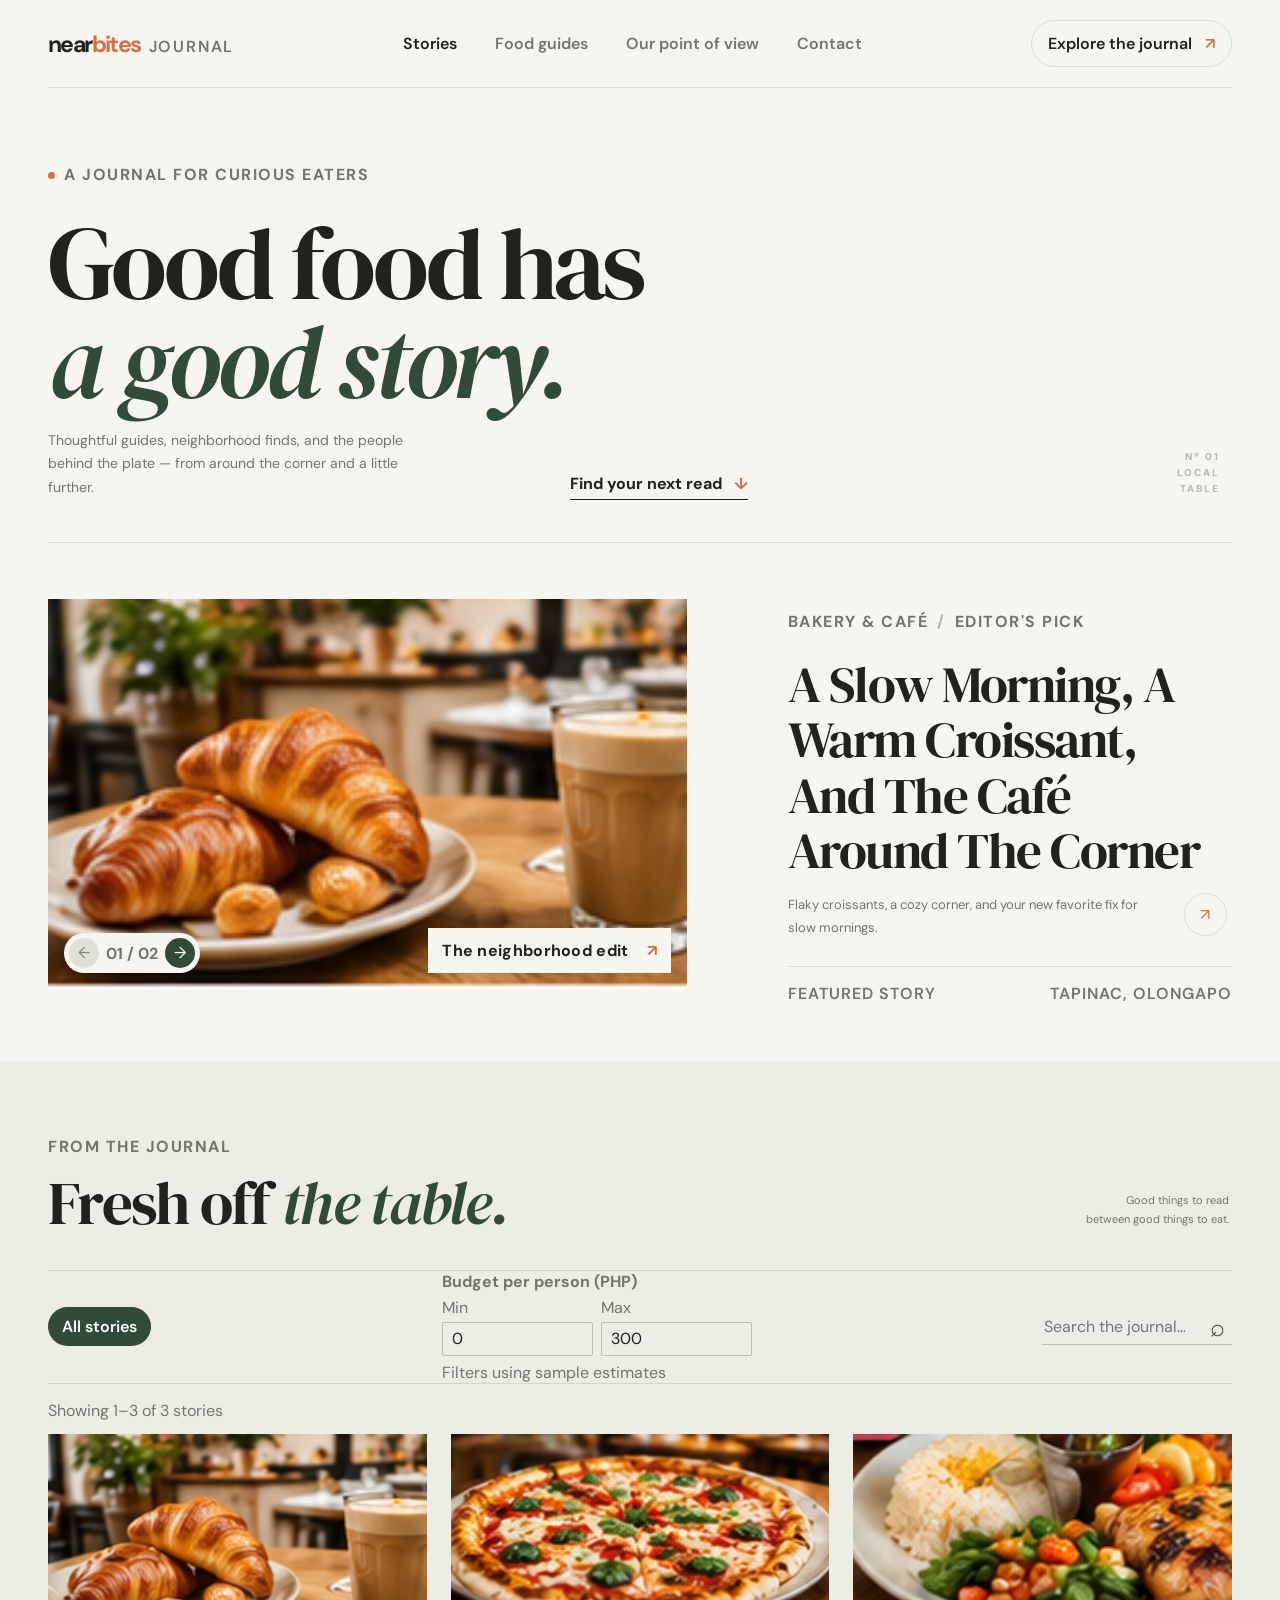
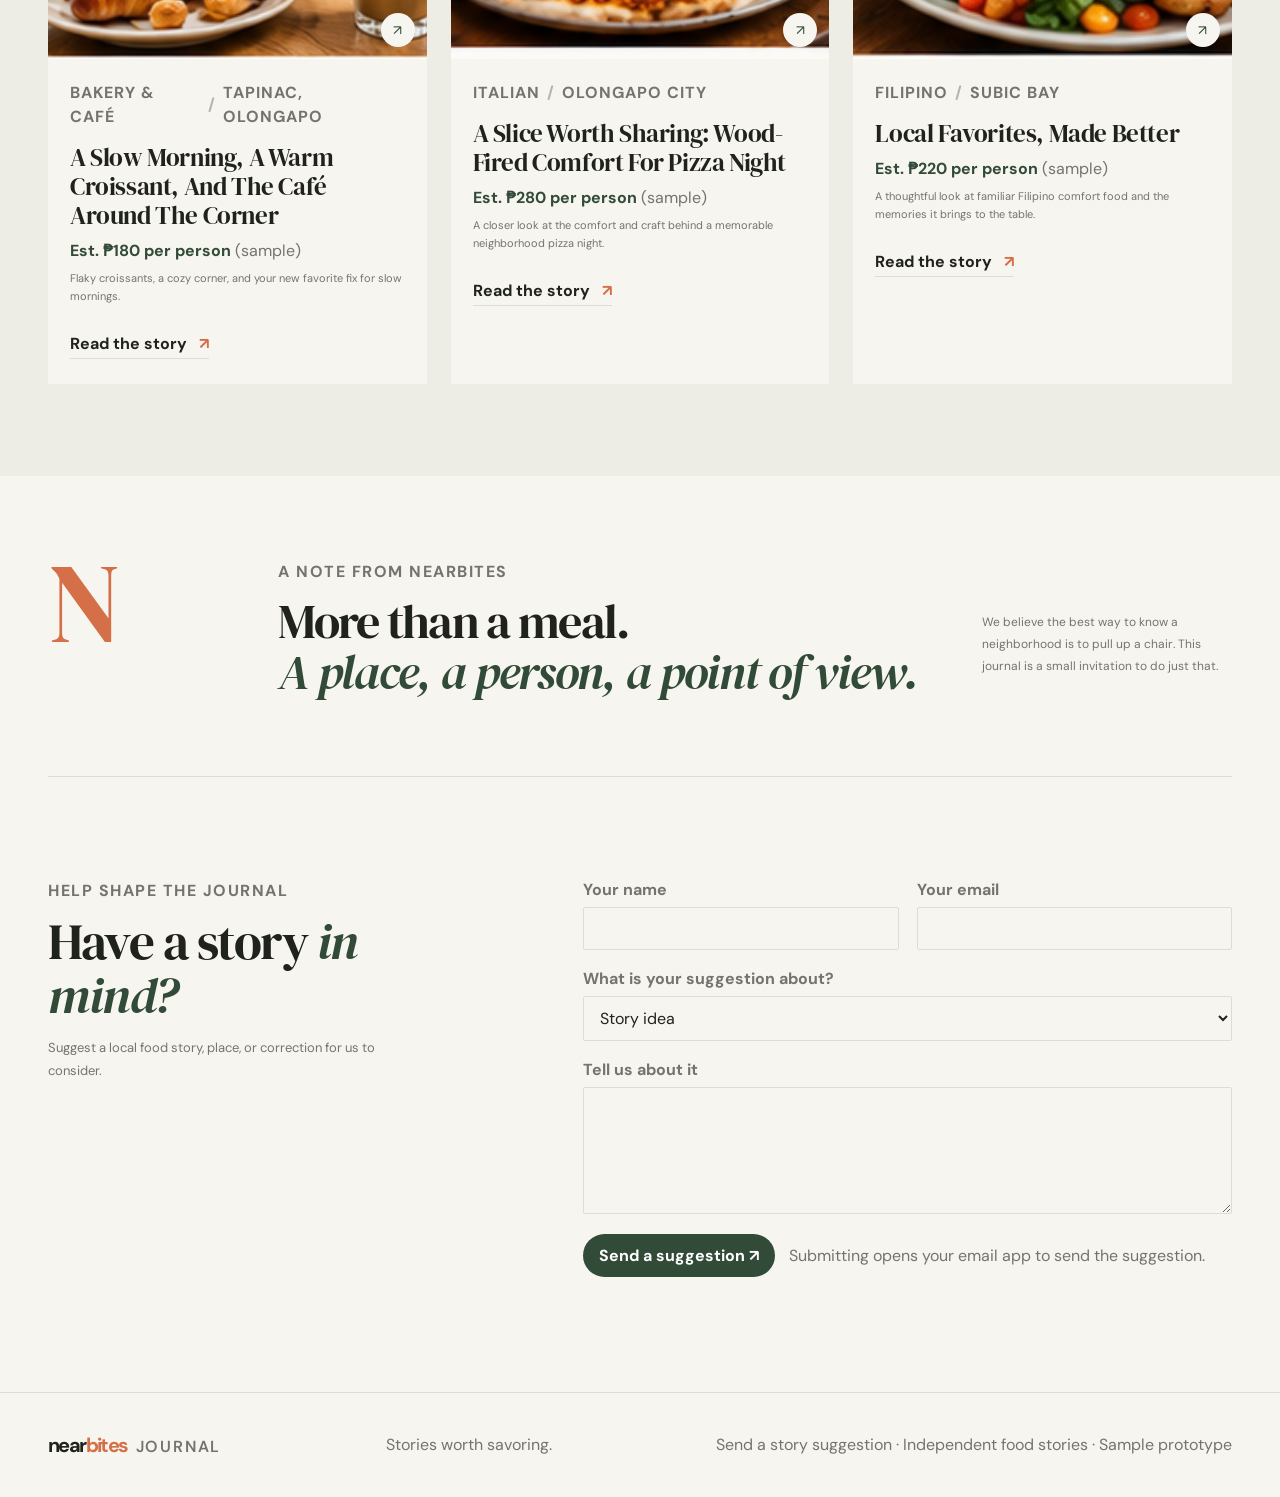
==== NearBites-Blog-Site/blog-prototype/index.html @ 2030cd67 "Add files via upload" ====
<!doctype html>
<html lang="en">
<head>
  <meta charset="utf-8">
  <meta name="viewport" content="width=device-width, initial-scale=1">
  <meta name="description" content="NearBites is a journal for curious eaters, with local food stories, guides, and neighborhood finds.">
  <title>NearBites Journal — Stories worth savoring</title>
  <link rel="stylesheet" href="styles.css">
  <script src="scripts/data.js" defer></script>
  <script src="scripts/gallery.js" defer></script>
  <script src="scripts/app.js" defer></script>
</head>
<body>
  <a class="skip-link" href="#main">Skip to stories</a>
  <header class="site-header">
    <a class="wordmark" href="index.html" aria-label="NearBites Journal home">near<span>bites</span><i>journal</i></a>
    <nav class="main-nav" aria-label="Main navigation">
      <a class="active" href="#latest">Stories</a>
      <a href="#guides">Food guides</a>
      <a href="#about">Our point of view</a>
      <a href="#contact">Contact</a>
    </nav>
    <a class="header-cta" href="#latest">Explore the journal <span aria-hidden="true">↗</span></a>
  </header>

  <main id="main">
    <section class="intro" aria-labelledby="intro-title">
      <p class="eyebrow"><span class="eyebrow-dot" aria-hidden="true"></span> A journal for curious eaters</p>
      <h1 id="intro-title">Good food has<br><em>a good story.</em></h1>
      <div class="intro-bottom">
        <p>Thoughtful guides, neighborhood finds, and the people behind the plate — from around the corner and a little further.</p>
        <a class="text-link" href="#latest">Find your next read <span aria-hidden="true">↓</span></a>
      </div>
      <span class="intro-mark" aria-hidden="true">Nº 01<br>LOCAL<br>TABLE</span>
    </section>

    <section class="featured" aria-labelledby="featured-title">
      <div class="featured-gallery photo-gallery" data-featured-gallery>
        <a class="featured-image-link" data-featured-link href="article.html?story=bakery">
          <img data-gallery-image src="assets/article-bakery.png" alt="Croissants and coffee served in a neighborhood café">
          <span class="image-note">The neighborhood edit <span aria-hidden="true">↗</span></span>
        </a>
        <div class="gallery-controls" role="group" aria-label="Featured story photos">
          <button type="button" data-gallery-previous aria-label="Previous photo">←</button>
          <span data-gallery-position aria-live="polite"></span>
          <button type="button" data-gallery-next aria-label="Next photo">→</button>
        </div>
      </div>
      <div class="featured-copy">
        <p class="eyebrow"><span data-featured-category>Bakery &amp; Café</span><span class="eyebrow-divider">/</span><span>Editor's pick</span></p>
        <h2 id="featured-title"><a data-featured-title href="article.html?story=bakery">This New Tiong Bahru Bakery Has Buttery Croissants And Matcha On Tap</a></h2>
        <p class="featured-summary" data-featured-summary>Flaky croissants, a cozy corner, and your new favorite fix for slow mornings.</p>
        <a class="round-link" data-featured-link href="article.html?story=bakery" aria-label="Read the featured story"><span aria-hidden="true">↗</span></a>
        <div class="featured-meta"><span>FEATURED STORY</span><span data-featured-location>Tapinac, Olongapo</span></div>
      </div>
    </section>

    <section class="latest-section" id="latest" aria-labelledby="latest-title">
      <div class="section-heading">
        <div>
          <p class="eyebrow">From the journal</p>
          <h2 id="latest-title">Fresh off <em>the table.</em></h2>
        </div>
        <p class="section-aside">Good things to read<br>between good things to eat.</p>
      </div>

      <div class="story-tools" id="guides">
        <div class="category-list" role="group" aria-label="Story collection">
          <button class="category-chip active" type="button" data-category="All" aria-pressed="true">All stories</button>
        </div>
        <fieldset class="budget-filter">
          <legend>Budget per person (PHP)</legend>
          <div class="budget-fields">
            <label for="budget-min">Min
              <input id="budget-min" type="number" min="0" max="10000" step="10" value="0" inputmode="numeric" data-budget-min>
            </label>
            <label for="budget-max">Max
              <input id="budget-max" type="number" min="0" max="10000" step="10" value="300" inputmode="numeric" data-budget-max>
            </label>
          </div>
          <span class="budget-note">Filters using sample estimates</span>
          <span class="budget-error" data-budget-error role="status" hidden>Minimum budget must be less than or equal to maximum.</span>
        </fieldset>
        <form class="search-form" role="search" data-search-form>
          <label class="visually-hidden" for="story-search">Search stories</label>
          <input id="story-search" type="search" placeholder="Search the journal..." data-search>
          <button type="submit" aria-label="Search stories"><span aria-hidden="true">⌕</span></button>
        </form>
      </div>
      <p class="result-count" data-result-count aria-live="polite"></p>
      <div class="story-grid" data-story-grid></div>
      <nav class="pagination" data-pagination aria-label="Stories pages" hidden>
        <button class="pagination-control" type="button" data-page-previous aria-label="Previous page">← <span>Previous</span></button>
        <div class="pagination-pages" data-pagination-pages></div>
        <button class="pagination-control" type="button" data-page-next aria-label="Next page"><span>Next</span> →</button>
      </nav>
      <div class="empty-state" data-empty-state hidden>
        <p class="eyebrow">Nothing on the menu</p>
        <h3>No stories found.</h3>
        <p>Try another search or browse all stories.</p>
        <button class="reset-button" type="button" data-reset>Show all stories</button>
      </div>
    </section>

    <section class="manifesto" id="about" aria-labelledby="manifesto-title">
      <span class="manifesto-mark" aria-hidden="true">N</span>
      <div>
        <p class="eyebrow">A note from NearBites</p>
        <h2 id="manifesto-title">More than a meal.<br><em>A place, a person, a point of view.</em></h2>
      </div>
      <p>We believe the best way to know a neighborhood is to pull up a chair. This journal is a small invitation to do just that.</p>
    </section>

    <section class="contact-section" id="contact" aria-labelledby="contact-title">
      <div class="contact-intro">
        <p class="eyebrow">Help shape the journal</p>
        <h2 id="contact-title">Have a story <em>in mind?</em></h2>
        <p>Suggest a local food story, place, or correction for us to consider.</p>
      </div>
      <form class="suggestion-form" data-suggestion-form>
        <div class="suggestion-fields">
          <div class="suggestion-field">
            <label for="suggestion-name">Your name</label>
            <input id="suggestion-name" name="name" autocomplete="name" required>
          </div>
          <div class="suggestion-field">
            <label for="suggestion-email">Your email</label>
            <input id="suggestion-email" name="email" type="email" autocomplete="email" required>
          </div>
          <div class="suggestion-field suggestion-field-wide">
            <label for="suggestion-type">What is your suggestion about?</label>
            <select id="suggestion-type" name="type">
              <option>Story idea</option>
              <option>Restaurant or food spot</option>
              <option>Correction or update</option>
            </select>
          </div>
          <div class="suggestion-field suggestion-field-wide">
            <label for="suggestion-message">Tell us about it</label>
            <textarea id="suggestion-message" name="message" rows="5" minlength="10" required></textarea>
          </div>
        </div>
        <div class="suggestion-submit">
          <button class="reset-button" type="submit">Send a suggestion <span aria-hidden="true">↗</span></button>
          <p>Submitting opens your email app to send the suggestion.</p>
        </div>
        <p class="suggestion-status" data-suggestion-status aria-live="polite"></p>
      </form>
    </section>
  </main>

  <footer class="site-footer">
    <a class="wordmark footer-wordmark" href="index.html">near<span>bites</span><i>journal</i></a>
    <p>Stories worth savoring.</p>
    <span><a href="#contact">Send a story suggestion</a> · Independent food stories · Sample prototype</span>
  </footer>
</body>
</html>
---- NearBites-Blog-Site/blog-prototype/styles.css ----
@import url("./styles/base.css");
@import url("./styles/header.css");
@import url("./styles/home.css");
@import url("./styles/footer.css");
@import url("./styles/article.css");
@import url("./styles/responsive.css");
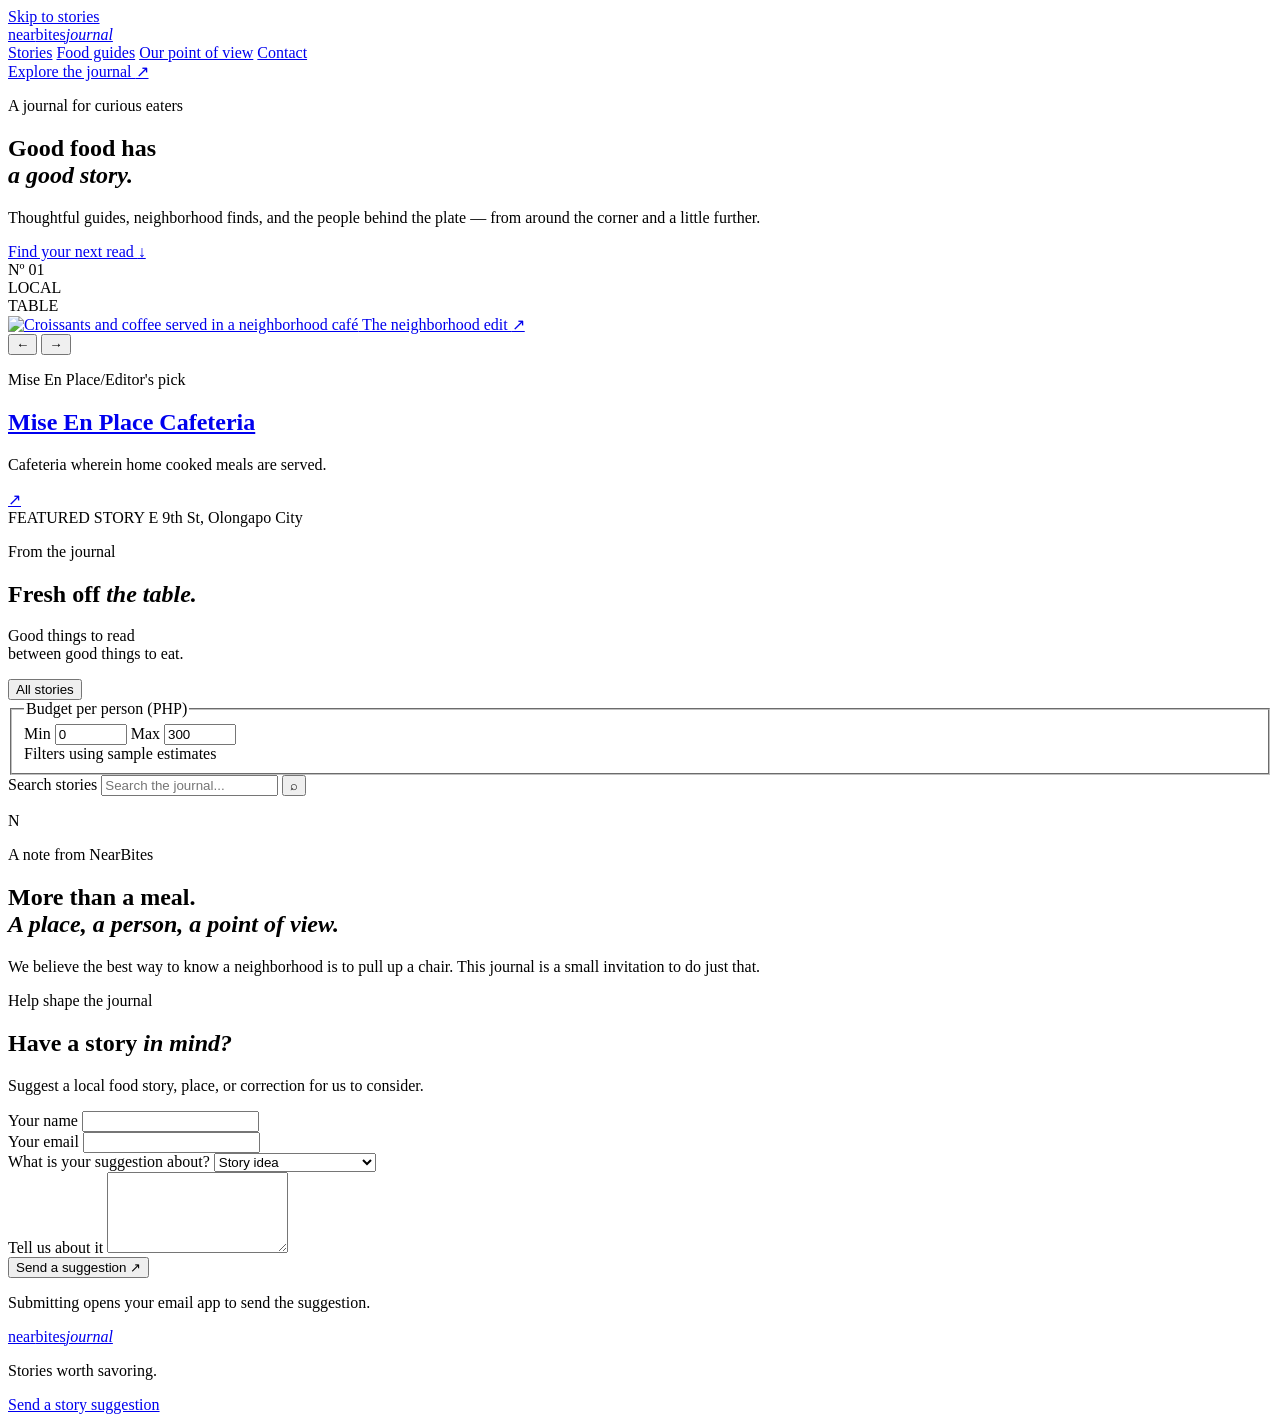
==== commit 6ebf4bfe: "updated" ====
--- a/NearBites-Blog-Site/blog-prototype/index.html
+++ b/NearBites-Blog-Site/blog-prototype/index.html
@@ -152,7 +152,7 @@
   <footer class="site-footer">
     <a class="wordmark footer-wordmark" href="index.html">near<span>bites</span><i>journal</i></a>
     <p>Stories worth savoring.</p>
-    <span><a href="#contact">Send a story suggestion</a> · Independent food stories · Sample prototype</span>
+    <span><a href="#contact">Send a story suggestion</a>
   </footer>
 </body>
 </html>
